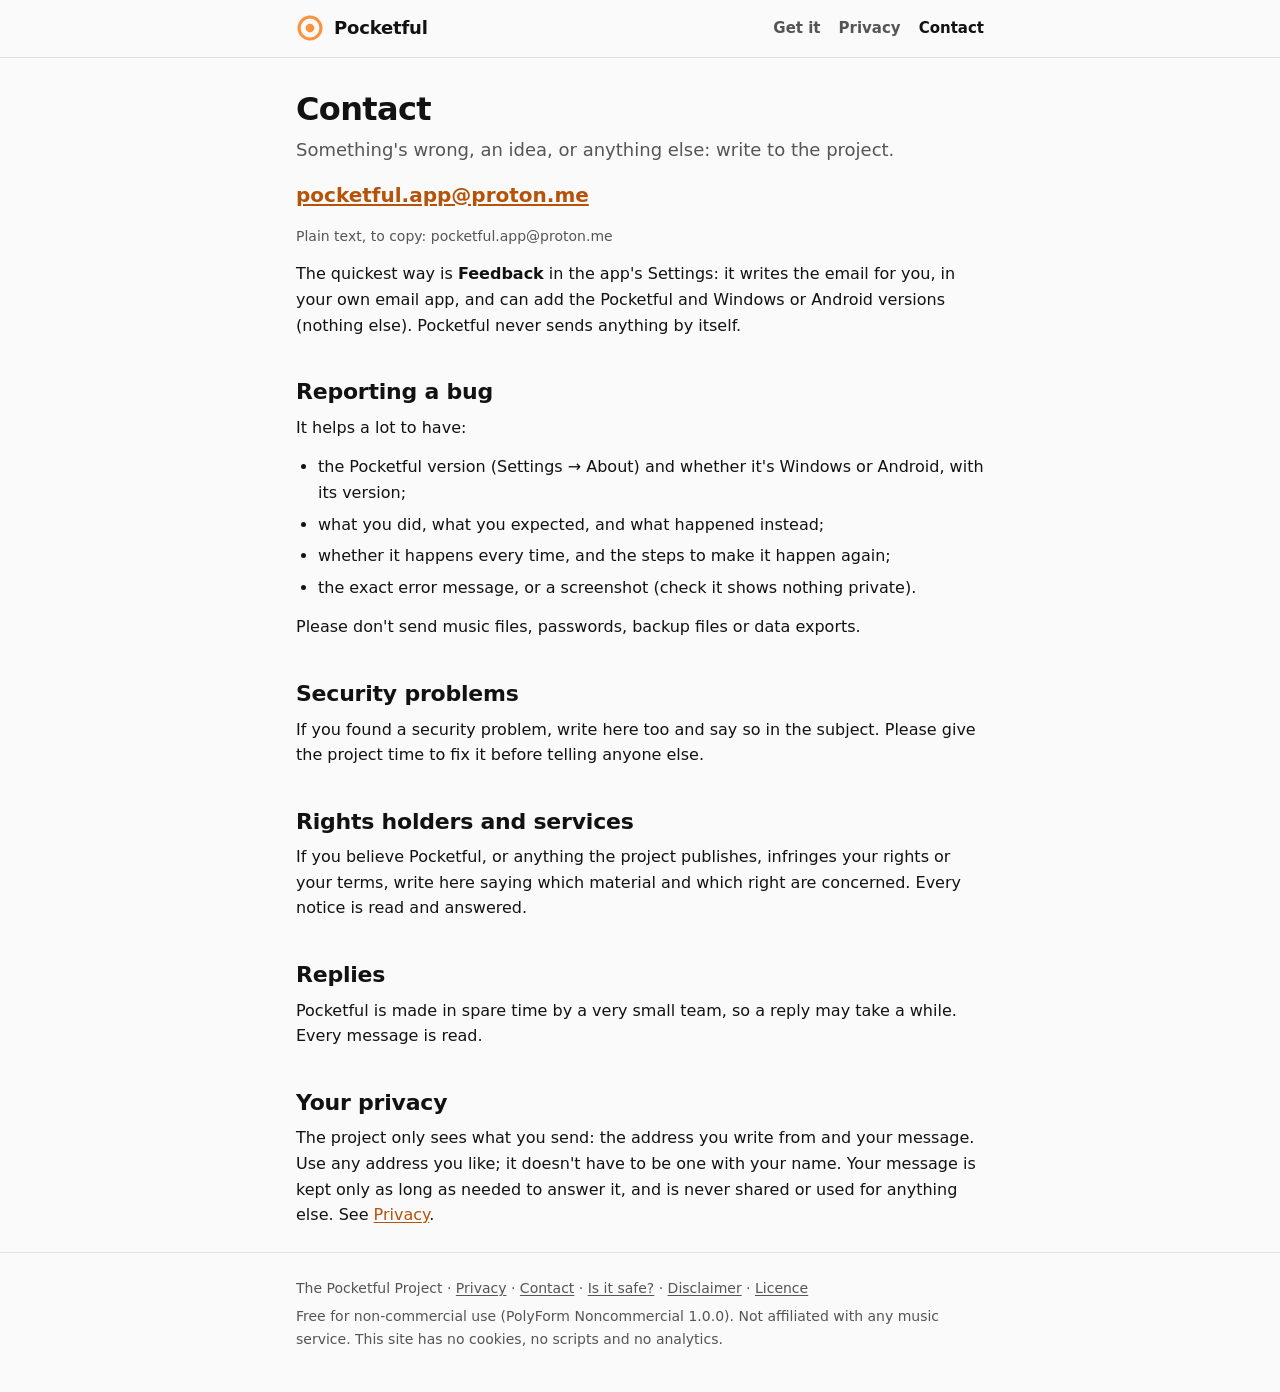
==== docs/contact/index.html @ 4c5aaa66 "Pocketful 0.14.0" ====
<!doctype html>
<html lang="en">
<head>
<meta charset="utf-8">
<meta name="viewport" content="width=device-width, initial-scale=1">
<title>Contact · Pocketful</title>
<meta name="description" content="How to write to The Pocketful Project: bugs, ideas and anything else.">
<meta name="referrer" content="no-referrer">
<link rel="icon" href="../favicon.svg" type="image/svg+xml">
<link rel="stylesheet" href="../style.css">
</head>
<body>
<header class="top">
  <div class="wrap">
    <a class="brand" href="../index.html">
      <svg viewBox="0 0 32 32" aria-hidden="true"><circle cx="16" cy="16" r="12.5" fill="none" stroke="currentColor" stroke-width="3.5"/><circle cx="16" cy="16" r="5" fill="currentColor"/></svg>
      Pocketful
    </a>
    <nav class="links">
      <a href="../index.html#get">Get it</a>
      <a href="../privacy/index.html">Privacy</a>
      <a href="index.html" aria-current="page">Contact</a>
    </nav>
  </div>
</header>

<main class="wrap">
  <h1>Contact</h1>
  <p class="lead">Something's wrong, an idea, or anything else: write to the project.</p>
  <p><a class="email" href="mailto:pocketful.app@proton.me?subject=Pocketful">pocketful.app@proton.me</a></p>
  <p class="muted small">Plain text, to copy: pocketful.app@proton.me</p>
  <p>The quickest way is <b>Feedback</b> in the app's Settings: it writes the email for you, in your own email app, and can add the Pocketful and Windows or Android versions (nothing else). Pocketful never sends anything by itself.</p>

  <h2>Reporting a bug</h2>
  <p>It helps a lot to have:</p>
  <ul>
    <li>the Pocketful version (Settings → About) and whether it's Windows or Android, with its version;</li>
    <li>what you did, what you expected, and what happened instead;</li>
    <li>whether it happens every time, and the steps to make it happen again;</li>
    <li>the exact error message, or a screenshot (check it shows nothing private).</li>
  </ul>
  <p>Please don't send music files, passwords, backup files or data exports.</p>

  <h2>Security problems</h2>
  <p>If you found a security problem, write here too and say so in the subject. Please give the project time to fix it before telling anyone else.</p>

  <h2>Rights holders and services</h2>
  <p>If you believe Pocketful, or anything the project publishes, infringes your rights or your terms, write here saying which material and which right are concerned. Every notice is read and answered.</p>

  <h2>Replies</h2>
  <p>Pocketful is made in spare time by a very small team, so a reply may take a while. Every message is read.</p>

  <h2>Your privacy</h2>
  <p>The project only sees what you send: the address you write from and your message. Use any address you like; it doesn't have to be one with your name. Your message is kept only as long as needed to answer it, and is never shared or used for anything else. See <a href="../privacy/index.html">Privacy</a>.</p>
</main>

<footer>
  <div class="wrap">
    <p>The Pocketful Project · <a href="../privacy/index.html">Privacy</a> · <a href="index.html">Contact</a> · <a href="../safety/index.html">Is it safe?</a> · <a href="../disclaimer/index.html">Disclaimer</a> · <a href="../licence/index.html">Licence</a></p>
    <p>Free for non-commercial use (PolyForm Noncommercial 1.0.0). Not affiliated with any music service. This site has no cookies, no scripts and no analytics.</p>
  </div>
</footer>
</body>
</html>
---- docs/style.css ----
/* The Pocketful website: the app's colours (design/tokens.json), dark like the app, or light
   when the device asks for it. No fonts, scripts or anything else from elsewhere. */

:root {
  color-scheme: dark light;
  --bg: #121212;
  --bg-2: #0b0b0b;
  --surface: #181818;
  --surface-2: #242424;
  --border: #2e2e2e;
  --text: #ffffff;
  --muted: #a7a7a7;
  --faint: #6a6a6a;
  --accent: #fb923c;        /* the app's orange, for fills */
  --accent-text: #fb923c;   /* the same orange, for text and links */
  --accent-ink: #1a0d03;
  --glow: rgba(251, 146, 60, 0.16);
  --radius: 12px;
  --tile: 18px;
}

@media (prefers-color-scheme: light) {
  :root {
    --bg: #fafafa;
    --bg-2: #f1f1f1;
    --surface: #ffffff;
    --surface-2: #f0f0f0;
    --border: #e2e2e2;
    --text: #121212;
    --muted: #555555;
    --faint: #8a8a8a;
    --accent-text: #b45309; /* dark enough to read on white */
    --glow: rgba(251, 146, 60, 0.20);
  }
}

* { box-sizing: border-box; }

html { -webkit-text-size-adjust: 100%; scroll-behavior: smooth; }
@media (prefers-reduced-motion: reduce) { html { scroll-behavior: auto; } }

body {
  margin: 0;
  background: var(--bg);
  color: var(--text);
  font: 16px/1.6 system-ui, -apple-system, "Segoe UI", Roboto, "Helvetica Neue", Arial, sans-serif;
}

.wrap { max-width: 720px; margin: 0 auto; padding: 0 16px; }
.wide { max-width: 1080px; margin: 0 auto; padding: 0 16px; }

/* ---------- header ---------- */

header.top { border-bottom: 1px solid var(--border); position: sticky; top: 0; z-index: 10;
  background: color-mix(in srgb, var(--bg) 88%, transparent); backdrop-filter: blur(12px); -webkit-backdrop-filter: blur(12px); }
header.top .wrap, header.top .wide { display: flex; align-items: center; justify-content: space-between; gap: 12px; flex-wrap: wrap; padding-top: 14px; padding-bottom: 14px; }
.brand { display: inline-flex; align-items: center; gap: 10px; color: var(--text); font-weight: 700; font-size: 18px; text-decoration: none; letter-spacing: -0.01em; }
.brand svg { width: 28px; height: 28px; color: var(--accent); flex: none; }
nav.links { display: flex; gap: 18px; flex-wrap: wrap; align-items: center; }
nav.links a { color: var(--muted); text-decoration: none; font-weight: 600; font-size: 15px; }
nav.links a:hover, nav.links a[aria-current="page"] { color: var(--text); }
nav.links a.cta { color: var(--accent-ink); background: var(--accent); padding: 6px 14px; border-radius: 999px; }
@media (max-width: 520px) { nav.links a.hide-sm { display: none; } }

main { padding: 8px 0 48px; }

/* ---------- text ---------- */

h1 { font-size: 32px; line-height: 1.2; margin: 32px 0 8px; letter-spacing: -0.02em; }
h2 { font-size: 22px; line-height: 1.3; margin: 40px 0 8px; letter-spacing: -0.01em; }
h3 { font-size: 17px; margin: 24px 0 4px; }
p, ul, ol { margin: 0 0 14px; }
ul, ol { padding-left: 22px; }
li { margin-bottom: 6px; }
.lead { color: var(--muted); font-size: 18px; }
.muted { color: var(--muted); }
.small { font-size: 14px; }
.eyebrow { color: var(--accent-text); font-weight: 700; font-size: 14px; letter-spacing: 0.08em; text-transform: uppercase; margin: 0 0 12px; }

a { color: var(--accent-text); text-underline-offset: 2px; }

.btn {
  display: inline-flex; align-items: center; justify-content: center; gap: 8px; min-height: 48px;
  padding: 0 26px; border-radius: 999px; font-weight: 700; font-size: 16px; text-decoration: none;
  background: var(--accent); color: var(--accent-ink); border: 1px solid var(--accent);
  transition: transform .15s ease, filter .15s ease;
}
.btn:hover { filter: brightness(1.06); transform: translateY(-1px); }
.btn.ghost { background: transparent; color: var(--text); border-color: var(--border); }
.btn svg { width: 18px; height: 18px; }
.buttons { display: flex; gap: 10px; flex-wrap: wrap; }

/* ---------- hero ---------- */

.hero { position: relative; overflow: hidden; border-bottom: 1px solid var(--border);
  background: radial-gradient(700px 500px at 78% 45%, var(--glow), transparent 70%), var(--bg); }
.hero .wide { display: grid; grid-template-columns: 1fr; gap: 24px; align-items: center; padding-top: 56px; padding-bottom: 56px; }
@media (min-width: 860px) { .hero .wide { grid-template-columns: 1.05fr 1fr; padding-top: 88px; padding-bottom: 88px; } }
.hero h1 { font-size: clamp(38px, 8vw, 64px); line-height: 1.04; margin: 0 0 18px; letter-spacing: -0.035em; }
.hero h1 span { color: var(--accent-text); }
.hero .sub { font-size: clamp(17px, 2.4vw, 20px); color: var(--muted); margin: 0 0 28px; max-width: 34em; }
.hero .meta { color: var(--faint); font-size: 14px; margin: 18px 0 0; }
.hero .map { width: 100%; max-width: 480px; justify-self: center; }

.map text { fill: var(--muted); font: 600 15px system-ui, -apple-system, "Segoe UI", Roboto, sans-serif; }
.map .edge { stroke: var(--border); stroke-width: 2; }
.map .node { fill: var(--surface-2); stroke: var(--faint); stroke-width: 2; }
.map .hub-bg { fill: var(--bg); }
.map .hub { color: var(--accent); }
@media (prefers-reduced-motion: no-preference) {
  .map .pulse { transform-origin: 240px 240px; animation: pulse 3.2s ease-out infinite; }
  .map .node { animation: breathe 4s ease-in-out infinite; }
  .map .node:nth-of-type(2n) { animation-delay: -2s; }
}
@keyframes pulse { 0% { transform: scale(.6); opacity: .55; } 100% { transform: scale(2.4); opacity: 0; } }
@keyframes breathe { 50% { stroke: var(--accent); } }

/* ---------- promises ---------- */

.promises { border-bottom: 1px solid var(--border); background: var(--bg-2); }
.promises .wide { display: grid; grid-template-columns: 1fr; gap: 0; }
@media (min-width: 700px) { .promises .wide { grid-template-columns: repeat(3, 1fr); } }
.promise { padding: 22px 8px; display: flex; gap: 14px; align-items: flex-start; }
.promise svg { width: 26px; height: 26px; color: var(--accent); flex: none; margin-top: 2px; }
.promise b { display: block; font-size: 17px; }
.promise span { color: var(--muted); font-size: 15px; }

/* ---------- features ---------- */

.section { padding: 72px 0 8px; }
.section > .wide > h2 { font-size: clamp(28px, 5vw, 40px); line-height: 1.12; margin: 0 0 12px; letter-spacing: -0.03em; max-width: 18em; }
.section > .wide > .lead { max-width: 40em; margin-bottom: 32px; }

.tiles { display: grid; grid-template-columns: 1fr; gap: 14px; }
@media (min-width: 640px) { .tiles { grid-template-columns: 1fr 1fr; } }
@media (min-width: 960px) { .tiles.three { grid-template-columns: repeat(3, 1fr); } }
.tile { background: var(--surface); border: 1px solid var(--border); border-radius: var(--tile); padding: 24px; }
.tile .icon { width: 44px; height: 44px; border-radius: 12px; background: var(--surface-2); display: grid; place-items: center; margin-bottom: 16px; }
.tile .icon svg { width: 22px; height: 22px; color: var(--accent); }
.tile h3 { margin: 0 0 6px; font-size: 19px; letter-spacing: -0.01em; }
.tile p { color: var(--muted); margin: 0; }
.tile.big { grid-column: 1 / -1; display: grid; gap: 24px; align-items: center;
  background: radial-gradient(500px 300px at 85% 50%, var(--glow), transparent 70%), var(--surface); }
@media (min-width: 760px) { .tile.big { grid-template-columns: 1.2fr 1fr; padding: 36px; } }
.tile.big h3 { font-size: clamp(22px, 3.4vw, 28px); letter-spacing: -0.02em; }

.chips { display: flex; flex-wrap: wrap; gap: 8px; }
.chip { border: 1px solid var(--border); background: var(--surface-2); border-radius: 999px; padding: 6px 14px; font-size: 14px; font-weight: 600; color: var(--text); }
.chip.on { background: var(--accent); border-color: var(--accent); color: var(--accent-ink); }

/* ---------- bands ---------- */

.band { margin: 72px 0 0; }
.band .inner { border: 1px solid var(--border); border-radius: 24px; padding: 40px 28px; text-align: center;
  background: radial-gradient(600px 260px at 50% 0%, var(--glow), transparent 75%), var(--surface); }
.band h2 { font-size: clamp(26px, 4.6vw, 36px); margin: 0 0 10px; letter-spacing: -0.03em; }
.band p { color: var(--muted); max-width: 36em; margin: 0 auto 22px; }
.band .buttons { justify-content: center; }

.fine { margin: 40px auto 0; max-width: 46em; text-align: center; color: var(--faint); font-size: 14px; }
.fine a { color: var(--muted); }

/* ---------- get it ---------- */

.cards { display: grid; grid-template-columns: 1fr; gap: 14px; margin: 16px 0; }
@media (min-width: 640px) { .cards { grid-template-columns: 1fr 1fr; } }
.card { background: var(--surface); border: 1px solid var(--border); border-radius: var(--tile); padding: 22px 24px; }
.card h3 { margin-top: 0; display: flex; align-items: center; gap: 10px; }
.card h3 svg { width: 22px; height: 22px; color: var(--accent); }
.card p:last-child, .card ul:last-child, .card ol:last-child { margin-bottom: 0; }
.card .btn { margin-top: 6px; }

details.more { border-top: 1px solid var(--border); padding: 18px 0; }
details.more:last-of-type { border-bottom: 1px solid var(--border); }
details.more summary { cursor: pointer; font-weight: 700; font-size: 18px; list-style: none; display: flex; justify-content: space-between; align-items: center; gap: 12px; }
details.more summary::-webkit-details-marker { display: none; }
details.more summary::after { content: "+"; color: var(--accent-text); font-size: 24px; font-weight: 400; line-height: 1; }
details.more[open] summary::after { content: "–"; }
details.more > div { padding-top: 12px; color: var(--muted); }
details.more > div b, details.more > div code { color: var(--text); }

code, pre { font-family: ui-monospace, Consolas, "Cascadia Mono", Menlo, monospace; font-size: 14px; }
code { background: var(--surface-2); padding: 1px 6px; border-radius: 6px; overflow-wrap: anywhere; }
pre { background: var(--surface-2); padding: 12px 14px; border-radius: var(--radius); overflow-x: auto; margin: 0 0 14px; }
pre code { background: none; padding: 0; }

.email { font-size: 20px; font-weight: 700; overflow-wrap: anywhere; }

/* ---------- footer ---------- */

footer { border-top: 1px solid var(--border); color: var(--muted); font-size: 14px; margin-top: 24px; }
footer .wrap, footer .wide { padding-top: 24px; padding-bottom: 36px; }
footer a { color: var(--muted); }
footer p { margin: 0 0 6px; }
footer .brand { font-size: 16px; margin-bottom: 8px; }
footer .brand svg { width: 22px; height: 22px; }
footer p a { white-space: nowrap; }

/* ---------- text pages (disclaimer, licence, notices, safety) ---------- */

.doc { padding-bottom: 48px; overflow-wrap: anywhere; }
.doc h1 { margin-top: 40px; }
.doc h2 { font-size: 20px; }
.doc p, .doc li { color: var(--muted); }
.doc b, .doc code { color: var(--text); }
.table { overflow-x: auto; margin: 0 0 18px; border: 1px solid var(--border); border-radius: var(--radius); }
.table table { border-collapse: collapse; width: 100%; font-size: 14px; }
.table th, .table td { text-align: left; vertical-align: top; padding: 10px 12px; border-bottom: 1px solid var(--border); }
.table th { color: var(--text); background: var(--surface); }
.table tr:last-child td { border-bottom: 0; }

/* ---------- app screens ---------- */

.shots { position: relative; width: 100%; max-width: 560px; justify-self: center; padding-bottom: 8%; }
.window { border-radius: 12px; overflow: hidden; border: 1px solid var(--border); background: #000;
  box-shadow: 0 30px 80px rgba(0, 0, 0, .5), 0 0 0 1px rgba(255, 255, 255, .03); }
.window .bar { height: 22px; display: flex; gap: 6px; align-items: center; padding: 0 10px; background: #1b1b1b; }
.window .bar i { width: 8px; height: 8px; border-radius: 50%; background: #3a3a3a; }
.window img, .phone img { display: block; width: 100%; height: auto; }
.phone { border-radius: 26px; overflow: hidden; border: 5px solid #1f1f1f; background: #000;
  box-shadow: 0 24px 60px rgba(0, 0, 0, .55); }
.shots .phone { position: absolute; width: 34%; right: -4%; bottom: -6%; }
@media (max-width: 859px) { .shots .phone { right: 0; } }

.screens { display: grid; grid-template-columns: 1fr; gap: 24px; align-items: center; margin-top: 8px; }
@media (min-width: 760px) { .screens { grid-template-columns: 1.6fr 1fr; } }
.phones { display: flex; gap: 14px; justify-content: center; }
.phones .phone { width: 46%; max-width: 230px; }
.screens figcaption, .shot-cap { color: var(--faint); font-size: 14px; text-align: center; margin-top: 10px; }

/* Download cards: the buttons line up at the bottom, whatever the text above them. */
.card { display: flex; flex-direction: column; }
.card .btn { margin-top: auto; align-self: flex-start; }
.card ol { margin-bottom: 18px; }
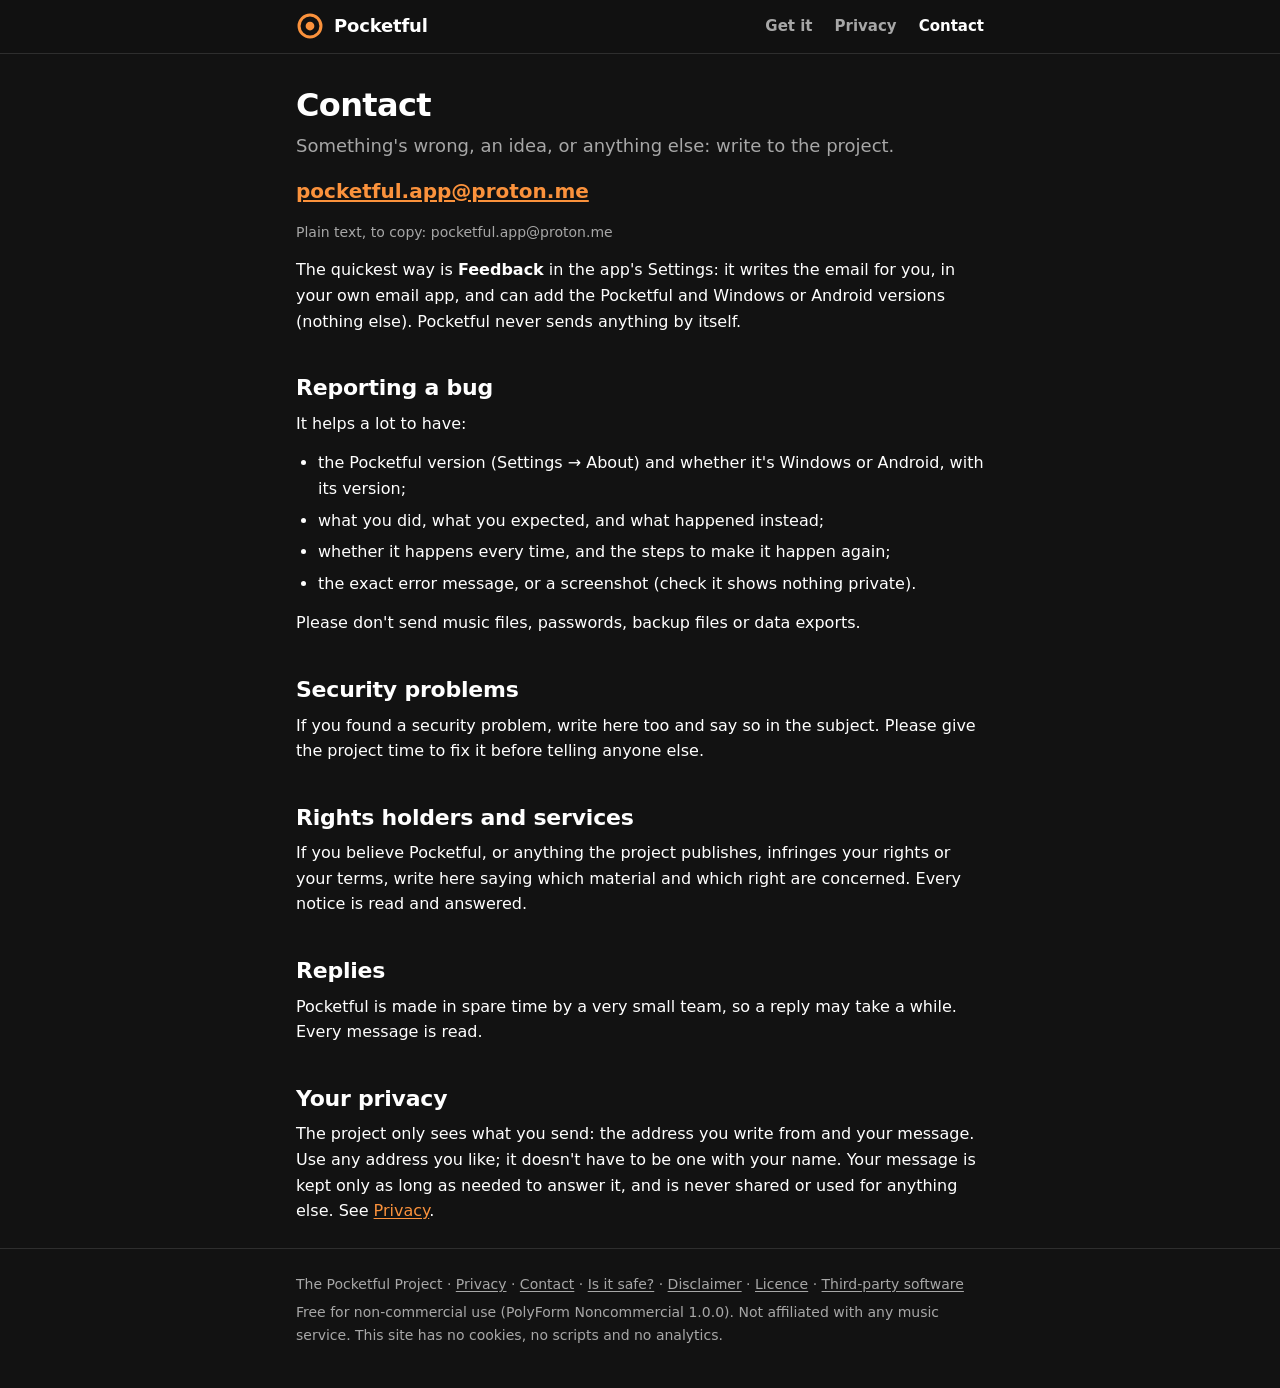
==== commit 031744c9: "Pocketful 0.15.0" ====
--- a/docs/contact/index.html
+++ b/docs/contact/index.html
@@ -1,64 +1,64 @@
-<!doctype html>
-<html lang="en">
-<head>
-<meta charset="utf-8">
-<meta name="viewport" content="width=device-width, initial-scale=1">
-<title>Contact · Pocketful</title>
-<meta name="description" content="How to write to The Pocketful Project: bugs, ideas and anything else.">
-<meta name="referrer" content="no-referrer">
-<link rel="icon" href="../favicon.svg" type="image/svg+xml">
-<link rel="stylesheet" href="../style.css">
-</head>
-<body>
-<header class="top">
-  <div class="wrap">
-    <a class="brand" href="../index.html">
-      <svg viewBox="0 0 32 32" aria-hidden="true"><circle cx="16" cy="16" r="12.5" fill="none" stroke="currentColor" stroke-width="3.5"/><circle cx="16" cy="16" r="5" fill="currentColor"/></svg>
-      Pocketful
-    </a>
-    <nav class="links">
-      <a href="../index.html#get">Get it</a>
-      <a href="../privacy/index.html">Privacy</a>
-      <a href="index.html" aria-current="page">Contact</a>
-    </nav>
-  </div>
-</header>
-
-<main class="wrap">
-  <h1>Contact</h1>
-  <p class="lead">Something's wrong, an idea, or anything else: write to the project.</p>
-  <p><a class="email" href="mailto:pocketful.app@proton.me?subject=Pocketful">pocketful.app@proton.me</a></p>
-  <p class="muted small">Plain text, to copy: pocketful.app@proton.me</p>
-  <p>The quickest way is <b>Feedback</b> in the app's Settings: it writes the email for you, in your own email app, and can add the Pocketful and Windows or Android versions (nothing else). Pocketful never sends anything by itself.</p>
-
-  <h2>Reporting a bug</h2>
-  <p>It helps a lot to have:</p>
-  <ul>
-    <li>the Pocketful version (Settings → About) and whether it's Windows or Android, with its version;</li>
-    <li>what you did, what you expected, and what happened instead;</li>
-    <li>whether it happens every time, and the steps to make it happen again;</li>
-    <li>the exact error message, or a screenshot (check it shows nothing private).</li>
-  </ul>
-  <p>Please don't send music files, passwords, backup files or data exports.</p>
-
-  <h2>Security problems</h2>
-  <p>If you found a security problem, write here too and say so in the subject. Please give the project time to fix it before telling anyone else.</p>
-
-  <h2>Rights holders and services</h2>
-  <p>If you believe Pocketful, or anything the project publishes, infringes your rights or your terms, write here saying which material and which right are concerned. Every notice is read and answered.</p>
-
-  <h2>Replies</h2>
-  <p>Pocketful is made in spare time by a very small team, so a reply may take a while. Every message is read.</p>
-
-  <h2>Your privacy</h2>
-  <p>The project only sees what you send: the address you write from and your message. Use any address you like; it doesn't have to be one with your name. Your message is kept only as long as needed to answer it, and is never shared or used for anything else. See <a href="../privacy/index.html">Privacy</a>.</p>
-</main>
-
-<footer>
-  <div class="wrap">
-    <p>The Pocketful Project · <a href="../privacy/index.html">Privacy</a> · <a href="index.html">Contact</a> · <a href="../safety/index.html">Is it safe?</a> · <a href="../disclaimer/index.html">Disclaimer</a> · <a href="../licence/index.html">Licence</a></p>
-    <p>Free for non-commercial use (PolyForm Noncommercial 1.0.0). Not affiliated with any music service. This site has no cookies, no scripts and no analytics.</p>
-  </div>
-</footer>
-</body>
-</html>
+<!doctype html>
+<html lang="en">
+<head>
+<meta charset="utf-8">
+<meta name="viewport" content="width=device-width, initial-scale=1">
+<title>Contact · Pocketful</title>
+<meta name="description" content="How to write to The Pocketful Project: bugs, ideas and anything else.">
+<meta name="referrer" content="no-referrer">
+<link rel="icon" href="../favicon.svg" type="image/svg+xml">
+<link rel="stylesheet" href="../style.css">
+</head>
+<body>
+<header class="top">
+  <div class="wrap">
+    <a class="brand" href="../index.html">
+      <svg viewBox="0 0 32 32" aria-hidden="true"><circle cx="16" cy="16" r="12.5" fill="none" stroke="currentColor" stroke-width="3.5"/><circle cx="16" cy="16" r="5" fill="currentColor"/></svg>
+      Pocketful
+    </a>
+    <nav class="links">
+      <a href="../index.html#get">Get it</a>
+      <a href="../privacy/index.html">Privacy</a>
+      <a href="index.html" aria-current="page">Contact</a>
+    </nav>
+  </div>
+</header>
+
+<main class="wrap">
+  <h1>Contact</h1>
+  <p class="lead">Something's wrong, an idea, or anything else: write to the project.</p>
+  <p><a class="email" href="mailto:pocketful.app@proton.me?subject=Pocketful">pocketful.app@proton.me</a></p>
+  <p class="muted small">Plain text, to copy: pocketful.app@proton.me</p>
+  <p>The quickest way is <b>Feedback</b> in the app's Settings: it writes the email for you, in your own email app, and can add the Pocketful and Windows or Android versions (nothing else). Pocketful never sends anything by itself.</p>
+
+  <h2>Reporting a bug</h2>
+  <p>It helps a lot to have:</p>
+  <ul>
+    <li>the Pocketful version (Settings → About) and whether it's Windows or Android, with its version;</li>
+    <li>what you did, what you expected, and what happened instead;</li>
+    <li>whether it happens every time, and the steps to make it happen again;</li>
+    <li>the exact error message, or a screenshot (check it shows nothing private).</li>
+  </ul>
+  <p>Please don't send music files, passwords, backup files or data exports.</p>
+
+  <h2>Security problems</h2>
+  <p>If you found a security problem, write here too and say so in the subject. Please give the project time to fix it before telling anyone else.</p>
+
+  <h2>Rights holders and services</h2>
+  <p>If you believe Pocketful, or anything the project publishes, infringes your rights or your terms, write here saying which material and which right are concerned. Every notice is read and answered.</p>
+
+  <h2>Replies</h2>
+  <p>Pocketful is made in spare time by a very small team, so a reply may take a while. Every message is read.</p>
+
+  <h2>Your privacy</h2>
+  <p>The project only sees what you send: the address you write from and your message. Use any address you like; it doesn't have to be one with your name. Your message is kept only as long as needed to answer it, and is never shared or used for anything else. See <a href="../privacy/index.html">Privacy</a>.</p>
+</main>
+
+<footer>
+  <div class="wrap">
+    <p>The Pocketful Project · <a href="../privacy/index.html">Privacy</a> · <a href="index.html">Contact</a> · <a href="../safety/index.html">Is it safe?</a> · <a href="../disclaimer/index.html">Disclaimer</a> · <a href="../licence/index.html">Licence</a> · <a href="../notices/index.html">Third-party software</a></p>
+    <p>Free for non-commercial use (PolyForm Noncommercial 1.0.0). Not affiliated with any music service. This site has no cookies, no scripts and no analytics.</p>
+  </div>
+</footer>
+</body>
+</html>
--- a/docs/style.css
+++ b/docs/style.css
@@ -1,234 +1,342 @@
-/* The Pocketful website: the app's colours (design/tokens.json), dark like the app, or light
-   when the device asks for it. No fonts, scripts or anything else from elsewhere. */
-
-:root {
-  color-scheme: dark light;
-  --bg: #121212;
-  --bg-2: #0b0b0b;
-  --surface: #181818;
-  --surface-2: #242424;
-  --border: #2e2e2e;
-  --text: #ffffff;
-  --muted: #a7a7a7;
-  --faint: #6a6a6a;
-  --accent: #fb923c;        /* the app's orange, for fills */
-  --accent-text: #fb923c;   /* the same orange, for text and links */
-  --accent-ink: #1a0d03;
-  --glow: rgba(251, 146, 60, 0.16);
-  --radius: 12px;
-  --tile: 18px;
-}
-
-@media (prefers-color-scheme: light) {
-  :root {
-    --bg: #fafafa;
-    --bg-2: #f1f1f1;
-    --surface: #ffffff;
-    --surface-2: #f0f0f0;
-    --border: #e2e2e2;
-    --text: #121212;
-    --muted: #555555;
-    --faint: #8a8a8a;
-    --accent-text: #b45309; /* dark enough to read on white */
-    --glow: rgba(251, 146, 60, 0.20);
-  }
-}
-
-* { box-sizing: border-box; }
-
-html { -webkit-text-size-adjust: 100%; scroll-behavior: smooth; }
-@media (prefers-reduced-motion: reduce) { html { scroll-behavior: auto; } }
-
-body {
-  margin: 0;
-  background: var(--bg);
-  color: var(--text);
-  font: 16px/1.6 system-ui, -apple-system, "Segoe UI", Roboto, "Helvetica Neue", Arial, sans-serif;
-}
-
-.wrap { max-width: 720px; margin: 0 auto; padding: 0 16px; }
-.wide { max-width: 1080px; margin: 0 auto; padding: 0 16px; }
-
-/* ---------- header ---------- */
-
-header.top { border-bottom: 1px solid var(--border); position: sticky; top: 0; z-index: 10;
-  background: color-mix(in srgb, var(--bg) 88%, transparent); backdrop-filter: blur(12px); -webkit-backdrop-filter: blur(12px); }
-header.top .wrap, header.top .wide { display: flex; align-items: center; justify-content: space-between; gap: 12px; flex-wrap: wrap; padding-top: 14px; padding-bottom: 14px; }
-.brand { display: inline-flex; align-items: center; gap: 10px; color: var(--text); font-weight: 700; font-size: 18px; text-decoration: none; letter-spacing: -0.01em; }
-.brand svg { width: 28px; height: 28px; color: var(--accent); flex: none; }
-nav.links { display: flex; gap: 18px; flex-wrap: wrap; align-items: center; }
-nav.links a { color: var(--muted); text-decoration: none; font-weight: 600; font-size: 15px; }
-nav.links a:hover, nav.links a[aria-current="page"] { color: var(--text); }
-nav.links a.cta { color: var(--accent-ink); background: var(--accent); padding: 6px 14px; border-radius: 999px; }
-@media (max-width: 520px) { nav.links a.hide-sm { display: none; } }
-
-main { padding: 8px 0 48px; }
-
-/* ---------- text ---------- */
-
-h1 { font-size: 32px; line-height: 1.2; margin: 32px 0 8px; letter-spacing: -0.02em; }
-h2 { font-size: 22px; line-height: 1.3; margin: 40px 0 8px; letter-spacing: -0.01em; }
-h3 { font-size: 17px; margin: 24px 0 4px; }
-p, ul, ol { margin: 0 0 14px; }
-ul, ol { padding-left: 22px; }
-li { margin-bottom: 6px; }
-.lead { color: var(--muted); font-size: 18px; }
-.muted { color: var(--muted); }
-.small { font-size: 14px; }
-.eyebrow { color: var(--accent-text); font-weight: 700; font-size: 14px; letter-spacing: 0.08em; text-transform: uppercase; margin: 0 0 12px; }
-
-a { color: var(--accent-text); text-underline-offset: 2px; }
-
-.btn {
-  display: inline-flex; align-items: center; justify-content: center; gap: 8px; min-height: 48px;
-  padding: 0 26px; border-radius: 999px; font-weight: 700; font-size: 16px; text-decoration: none;
-  background: var(--accent); color: var(--accent-ink); border: 1px solid var(--accent);
-  transition: transform .15s ease, filter .15s ease;
-}
-.btn:hover { filter: brightness(1.06); transform: translateY(-1px); }
-.btn.ghost { background: transparent; color: var(--text); border-color: var(--border); }
-.btn svg { width: 18px; height: 18px; }
-.buttons { display: flex; gap: 10px; flex-wrap: wrap; }
-
-/* ---------- hero ---------- */
-
-.hero { position: relative; overflow: hidden; border-bottom: 1px solid var(--border);
-  background: radial-gradient(700px 500px at 78% 45%, var(--glow), transparent 70%), var(--bg); }
-.hero .wide { display: grid; grid-template-columns: 1fr; gap: 24px; align-items: center; padding-top: 56px; padding-bottom: 56px; }
-@media (min-width: 860px) { .hero .wide { grid-template-columns: 1.05fr 1fr; padding-top: 88px; padding-bottom: 88px; } }
-.hero h1 { font-size: clamp(38px, 8vw, 64px); line-height: 1.04; margin: 0 0 18px; letter-spacing: -0.035em; }
-.hero h1 span { color: var(--accent-text); }
-.hero .sub { font-size: clamp(17px, 2.4vw, 20px); color: var(--muted); margin: 0 0 28px; max-width: 34em; }
-.hero .meta { color: var(--faint); font-size: 14px; margin: 18px 0 0; }
-.hero .map { width: 100%; max-width: 480px; justify-self: center; }
-
-.map text { fill: var(--muted); font: 600 15px system-ui, -apple-system, "Segoe UI", Roboto, sans-serif; }
-.map .edge { stroke: var(--border); stroke-width: 2; }
-.map .node { fill: var(--surface-2); stroke: var(--faint); stroke-width: 2; }
-.map .hub-bg { fill: var(--bg); }
-.map .hub { color: var(--accent); }
-@media (prefers-reduced-motion: no-preference) {
-  .map .pulse { transform-origin: 240px 240px; animation: pulse 3.2s ease-out infinite; }
-  .map .node { animation: breathe 4s ease-in-out infinite; }
-  .map .node:nth-of-type(2n) { animation-delay: -2s; }
-}
-@keyframes pulse { 0% { transform: scale(.6); opacity: .55; } 100% { transform: scale(2.4); opacity: 0; } }
-@keyframes breathe { 50% { stroke: var(--accent); } }
-
-/* ---------- promises ---------- */
-
-.promises { border-bottom: 1px solid var(--border); background: var(--bg-2); }
-.promises .wide { display: grid; grid-template-columns: 1fr; gap: 0; }
-@media (min-width: 700px) { .promises .wide { grid-template-columns: repeat(3, 1fr); } }
-.promise { padding: 22px 8px; display: flex; gap: 14px; align-items: flex-start; }
-.promise svg { width: 26px; height: 26px; color: var(--accent); flex: none; margin-top: 2px; }
-.promise b { display: block; font-size: 17px; }
-.promise span { color: var(--muted); font-size: 15px; }
-
-/* ---------- features ---------- */
-
-.section { padding: 72px 0 8px; }
-.section > .wide > h2 { font-size: clamp(28px, 5vw, 40px); line-height: 1.12; margin: 0 0 12px; letter-spacing: -0.03em; max-width: 18em; }
-.section > .wide > .lead { max-width: 40em; margin-bottom: 32px; }
-
-.tiles { display: grid; grid-template-columns: 1fr; gap: 14px; }
-@media (min-width: 640px) { .tiles { grid-template-columns: 1fr 1fr; } }
-@media (min-width: 960px) { .tiles.three { grid-template-columns: repeat(3, 1fr); } }
-.tile { background: var(--surface); border: 1px solid var(--border); border-radius: var(--tile); padding: 24px; }
-.tile .icon { width: 44px; height: 44px; border-radius: 12px; background: var(--surface-2); display: grid; place-items: center; margin-bottom: 16px; }
-.tile .icon svg { width: 22px; height: 22px; color: var(--accent); }
-.tile h3 { margin: 0 0 6px; font-size: 19px; letter-spacing: -0.01em; }
-.tile p { color: var(--muted); margin: 0; }
-.tile.big { grid-column: 1 / -1; display: grid; gap: 24px; align-items: center;
-  background: radial-gradient(500px 300px at 85% 50%, var(--glow), transparent 70%), var(--surface); }
-@media (min-width: 760px) { .tile.big { grid-template-columns: 1.2fr 1fr; padding: 36px; } }
-.tile.big h3 { font-size: clamp(22px, 3.4vw, 28px); letter-spacing: -0.02em; }
-
-.chips { display: flex; flex-wrap: wrap; gap: 8px; }
-.chip { border: 1px solid var(--border); background: var(--surface-2); border-radius: 999px; padding: 6px 14px; font-size: 14px; font-weight: 600; color: var(--text); }
-.chip.on { background: var(--accent); border-color: var(--accent); color: var(--accent-ink); }
-
-/* ---------- bands ---------- */
-
-.band { margin: 72px 0 0; }
-.band .inner { border: 1px solid var(--border); border-radius: 24px; padding: 40px 28px; text-align: center;
-  background: radial-gradient(600px 260px at 50% 0%, var(--glow), transparent 75%), var(--surface); }
-.band h2 { font-size: clamp(26px, 4.6vw, 36px); margin: 0 0 10px; letter-spacing: -0.03em; }
-.band p { color: var(--muted); max-width: 36em; margin: 0 auto 22px; }
-.band .buttons { justify-content: center; }
-
-.fine { margin: 40px auto 0; max-width: 46em; text-align: center; color: var(--faint); font-size: 14px; }
-.fine a { color: var(--muted); }
-
-/* ---------- get it ---------- */
-
-.cards { display: grid; grid-template-columns: 1fr; gap: 14px; margin: 16px 0; }
-@media (min-width: 640px) { .cards { grid-template-columns: 1fr 1fr; } }
-.card { background: var(--surface); border: 1px solid var(--border); border-radius: var(--tile); padding: 22px 24px; }
-.card h3 { margin-top: 0; display: flex; align-items: center; gap: 10px; }
-.card h3 svg { width: 22px; height: 22px; color: var(--accent); }
-.card p:last-child, .card ul:last-child, .card ol:last-child { margin-bottom: 0; }
-.card .btn { margin-top: 6px; }
-
-details.more { border-top: 1px solid var(--border); padding: 18px 0; }
-details.more:last-of-type { border-bottom: 1px solid var(--border); }
-details.more summary { cursor: pointer; font-weight: 700; font-size: 18px; list-style: none; display: flex; justify-content: space-between; align-items: center; gap: 12px; }
-details.more summary::-webkit-details-marker { display: none; }
-details.more summary::after { content: "+"; color: var(--accent-text); font-size: 24px; font-weight: 400; line-height: 1; }
-details.more[open] summary::after { content: "–"; }
-details.more > div { padding-top: 12px; color: var(--muted); }
-details.more > div b, details.more > div code { color: var(--text); }
-
-code, pre { font-family: ui-monospace, Consolas, "Cascadia Mono", Menlo, monospace; font-size: 14px; }
-code { background: var(--surface-2); padding: 1px 6px; border-radius: 6px; overflow-wrap: anywhere; }
-pre { background: var(--surface-2); padding: 12px 14px; border-radius: var(--radius); overflow-x: auto; margin: 0 0 14px; }
-pre code { background: none; padding: 0; }
-
-.email { font-size: 20px; font-weight: 700; overflow-wrap: anywhere; }
-
-/* ---------- footer ---------- */
-
-footer { border-top: 1px solid var(--border); color: var(--muted); font-size: 14px; margin-top: 24px; }
-footer .wrap, footer .wide { padding-top: 24px; padding-bottom: 36px; }
-footer a { color: var(--muted); }
-footer p { margin: 0 0 6px; }
-footer .brand { font-size: 16px; margin-bottom: 8px; }
-footer .brand svg { width: 22px; height: 22px; }
-footer p a { white-space: nowrap; }
-
-/* ---------- text pages (disclaimer, licence, notices, safety) ---------- */
-
-.doc { padding-bottom: 48px; overflow-wrap: anywhere; }
-.doc h1 { margin-top: 40px; }
-.doc h2 { font-size: 20px; }
-.doc p, .doc li { color: var(--muted); }
-.doc b, .doc code { color: var(--text); }
-.table { overflow-x: auto; margin: 0 0 18px; border: 1px solid var(--border); border-radius: var(--radius); }
-.table table { border-collapse: collapse; width: 100%; font-size: 14px; }
-.table th, .table td { text-align: left; vertical-align: top; padding: 10px 12px; border-bottom: 1px solid var(--border); }
-.table th { color: var(--text); background: var(--surface); }
-.table tr:last-child td { border-bottom: 0; }
-
-/* ---------- app screens ---------- */
-
-.shots { position: relative; width: 100%; max-width: 560px; justify-self: center; padding-bottom: 8%; }
-.window { border-radius: 12px; overflow: hidden; border: 1px solid var(--border); background: #000;
-  box-shadow: 0 30px 80px rgba(0, 0, 0, .5), 0 0 0 1px rgba(255, 255, 255, .03); }
-.window .bar { height: 22px; display: flex; gap: 6px; align-items: center; padding: 0 10px; background: #1b1b1b; }
-.window .bar i { width: 8px; height: 8px; border-radius: 50%; background: #3a3a3a; }
-.window img, .phone img { display: block; width: 100%; height: auto; }
-.phone { border-radius: 26px; overflow: hidden; border: 5px solid #1f1f1f; background: #000;
-  box-shadow: 0 24px 60px rgba(0, 0, 0, .55); }
-.shots .phone { position: absolute; width: 34%; right: -4%; bottom: -6%; }
-@media (max-width: 859px) { .shots .phone { right: 0; } }
-
-.screens { display: grid; grid-template-columns: 1fr; gap: 24px; align-items: center; margin-top: 8px; }
-@media (min-width: 760px) { .screens { grid-template-columns: 1.6fr 1fr; } }
-.phones { display: flex; gap: 14px; justify-content: center; }
-.phones .phone { width: 46%; max-width: 230px; }
-.screens figcaption, .shot-cap { color: var(--faint); font-size: 14px; text-align: center; margin-top: 10px; }
-
-/* Download cards: the buttons line up at the bottom, whatever the text above them. */
-.card { display: flex; flex-direction: column; }
-.card .btn { margin-top: auto; align-self: flex-start; }
-.card ol { margin-bottom: 18px; }
+/* The Pocketful website: the app's colours (design/tokens.json), always dark like the app.
+   No fonts, scripts or anything else from elsewhere. Mobile-first: the home page is laid out
+   for a phone, then widened; the text pages (privacy, contact, disclaimer, licence, notices,
+   safety) share the rules at the end. */
+
+:root {
+  color-scheme: dark;
+  --bg: #121212;
+  --bg-2: #0b0b0b;
+  --surface: #181818;
+  --surface-2: #242424;
+  --border: #2e2e2e;
+  --text: #ffffff;
+  --muted: #a7a7a7;
+  --faint: #6a6a6a;
+  --accent: #fb923c;        /* the app's orange, for fills */
+  --accent-text: #fb923c;   /* the same orange, for text and links */
+  --accent-ink: #1a0d03;
+  --glow: rgba(251, 146, 60, 0.16);
+  --ok-text: #4ade80;
+  --ok-bg: rgba(74, 222, 128, 0.12);
+  --bad-text: #f87171;
+  --bad-bg: rgba(248, 113, 113, 0.12);
+  --struck: #7a7a7a;
+  --radius: 12px;
+  --tile: 18px;
+  --card: 20px;
+}
+
+* { box-sizing: border-box; }
+
+html { -webkit-text-size-adjust: 100%; scroll-behavior: smooth; }
+@media (prefers-reduced-motion: reduce) { html { scroll-behavior: auto; } }
+
+body {
+  margin: 0;
+  background: var(--bg);
+  color: var(--text);
+  font: 16px/1.6 system-ui, -apple-system, "Segoe UI", Roboto, "Helvetica Neue", Arial, sans-serif;
+  overflow-wrap: break-word;
+}
+
+.wrap { max-width: 720px; margin: 0 auto; padding: 0 16px; }
+.wide { max-width: 1120px; margin: 0 auto; padding: 0 16px; }
+@media (min-width: 700px) { .wide { padding: 0 28px; } }
+
+/* ---------- header ---------- */
+
+header.top { border-bottom: 1px solid var(--border); position: sticky; top: 0; z-index: 10;
+  background: color-mix(in srgb, var(--bg) 86%, transparent); backdrop-filter: blur(14px); -webkit-backdrop-filter: blur(14px); }
+header.top .wrap, header.top .wide { display: flex; align-items: center; justify-content: space-between; gap: 12px; flex-wrap: wrap; padding-top: 12px; padding-bottom: 12px; }
+.brand { display: inline-flex; align-items: center; gap: 10px; color: var(--text); font-weight: 700; font-size: 18px; text-decoration: none; letter-spacing: -0.01em; }
+.brand svg { width: 28px; height: 28px; color: var(--accent); flex: none; }
+nav.links { display: flex; gap: 22px; flex-wrap: wrap; align-items: center; }
+nav.links a { color: var(--muted); text-decoration: none; font-weight: 600; font-size: 15px; }
+nav.links a:hover, nav.links a[aria-current="page"] { color: var(--text); }
+nav.links a.cta { color: var(--accent-ink); background: var(--accent); padding: 7px 18px; border-radius: 999px; }
+@media (max-width: 760px) { nav.links a.hide-sm { display: none; } }
+
+main { padding: 8px 0 48px; }
+
+/* ---------- text ---------- */
+
+h1 { font-size: 32px; line-height: 1.2; margin: 32px 0 8px; letter-spacing: -0.02em; }
+h2 { font-size: 22px; line-height: 1.3; margin: 40px 0 8px; letter-spacing: -0.01em; }
+h3 { font-size: 17px; margin: 24px 0 4px; }
+p, ul, ol { margin: 0 0 14px; }
+ul, ol { padding-left: 22px; }
+li { margin-bottom: 6px; }
+.lead { color: var(--muted); font-size: 18px; }
+.muted { color: var(--muted); }
+.small { font-size: 14px; }
+.eyebrow { color: var(--accent-text); font-weight: 700; font-size: 13px; letter-spacing: 0.1em; text-transform: uppercase; margin: 0 0 10px; }
+
+a { color: var(--accent-text); text-underline-offset: 2px; }
+
+.btn {
+  display: inline-flex; align-items: center; justify-content: center; gap: 8px; min-height: 50px;
+  padding: 0 22px; border-radius: 999px; font-weight: 700; font-size: 16px; text-decoration: none; white-space: nowrap;
+  background: var(--accent); color: var(--accent-ink); border: 1px solid var(--accent);
+  transition: transform .15s ease, filter .15s ease, border-color .15s ease;
+}
+.btn:hover { filter: brightness(1.06); transform: translateY(-1px); }
+.btn.ghost { background: transparent; color: var(--text); border-color: var(--border); }
+.btn.ghost:hover { border-color: var(--faint); }
+.btn svg { width: 18px; height: 18px; flex: none; }
+.buttons { display: flex; gap: 10px; flex-wrap: wrap; }
+
+/* ---------- home: the first look ---------- */
+
+.home-main { padding: 0; }
+
+.hero { position: relative; overflow: hidden; isolation: isolate; }
+/* the orange glow, drifting slowly */
+.hero::before { content: ""; position: absolute; z-index: -2; width: 760px; height: 760px; left: 50%; top: 78%;
+  transform: translate(-50%, -50%); border-radius: 50%;
+  background: radial-gradient(closest-side, rgba(251, 146, 60, .26), rgba(251, 146, 60, .07) 55%, transparent); }
+/* a few dots, like the map of artists, twinkling */
+.sky { position: absolute; inset: 0; z-index: -1; pointer-events: none; }
+/* on a phone they stay in the margins and around the pictures, never on the words */
+.sky i { position: absolute; width: 5px; height: 5px; border-radius: 50%; opacity: .6; }
+.sky i:nth-child(1) { right: 6%; top: 3.5%; background: oklch(.68 .085 300); }
+.sky i:nth-child(2) { right: 2.5%; top: 66%; background: oklch(.68 .085 190); width: 4px; height: 4px; }
+.sky i:nth-child(3) { left: 2%; top: 74%; background: oklch(.68 .085 20); width: 4px; height: 4px; }
+.sky i:nth-child(4) { left: 3%; top: 92%; background: oklch(.68 .085 140); }
+.sky i:nth-child(5) { right: 3%; top: 86%; background: oklch(.68 .085 330); }
+.sky i:nth-child(6) { right: 30%; top: 2%; background: oklch(.68 .085 60); width: 4px; height: 4px; }
+.sky i:nth-child(7), .sky i:nth-child(8), .sky i:nth-child(9) { display: none; }
+@media (min-width: 900px) {
+  .sky i:nth-child(7), .sky i:nth-child(8), .sky i:nth-child(9) { display: block; }
+  .sky i:nth-child(1) { right: 12%; top: 9%; width: 6px; height: 6px; }
+  .sky i:nth-child(2) { right: 7%; top: 30%; }
+  .sky i:nth-child(3) { left: 8%; top: 22%; }
+  .sky i:nth-child(4) { left: 12%; top: 46%; width: 6px; height: 6px; }
+  .sky i:nth-child(5) { right: 14%; top: 50%; }
+  .sky i:nth-child(6) { left: 21%; top: 8%; }
+  .sky i:nth-child(7) { left: 5%; top: 64%; background: oklch(.68 .085 250); }
+  .sky i:nth-child(8) { right: 4%; top: 72%; background: oklch(.68 .085 10); width: 6px; height: 6px; }
+  .sky i:nth-child(9) { right: 24%; top: 17%; background: oklch(.68 .085 160); width: 4px; height: 4px; }
+}
+
+.hero .wide { display: grid; grid-template-columns: minmax(0, 1fr); gap: 0; padding-top: 26px; }
+.kicker { display: inline-flex; align-items: center; gap: 8px; margin: 0 0 14px; padding: 5px 12px 5px 10px;
+  border: 1px solid var(--border); border-radius: 999px; background: color-mix(in srgb, var(--surface) 70%, transparent);
+  color: var(--muted); font-size: 13.5px; font-weight: 600; }
+.kicker::before { content: ""; width: 7px; height: 7px; border-radius: 50%; background: var(--accent); box-shadow: 0 0 0 3px var(--glow); }
+.hero h1 { font-size: clamp(40px, 10.8vw, 78px); line-height: 1.02; margin: 0 0 16px; letter-spacing: -0.045em; font-weight: 800; }
+.hero h1 span { color: var(--accent-text); }
+.hero .sub { font-size: 17px; line-height: 1.55; color: var(--muted); margin: 0 0 22px; max-width: 34em; }
+.hero .buttons .btn { flex: 1 1 auto; }
+.promises { list-style: none; padding: 0; margin: 18px 0 0; display: grid; grid-template-columns: repeat(2, max-content); gap: 6px 26px; }
+.promises li { display: flex; align-items: center; gap: 8px; margin: 0; font-weight: 600; font-size: 15px; }
+.promises svg { width: 18px; height: 18px; color: var(--accent); flex: none; }
+@media (min-width: 440px) { .promises { grid-template-columns: repeat(4, max-content); gap: 6px 20px; } .hero .buttons .btn { flex: 0 0 auto; } }
+
+/* the app on a computer and a phone; on a phone only the top of them, fading out */
+.stage { position: relative; height: 300px; margin: 24px -16px 0; overflow: hidden;
+  -webkit-mask-image: linear-gradient(to bottom, #000 70%, transparent); mask-image: linear-gradient(to bottom, #000 70%, transparent); }
+.stage .window { position: absolute; width: 80%; left: 5%; top: 14px; }
+.stage .phone { position: absolute; width: 44%; right: 5%; top: 58px; }
+/* shadows that fall downwards only, so the crop at the top never cuts one */
+.stage .window, .stage .phone { box-shadow: 0 34px 60px -22px rgba(0, 0, 0, .65), 0 0 0 1px rgba(255, 255, 255, .03); }
+
+.window { border-radius: 12px; overflow: hidden; border: 1px solid var(--border); background: #000;
+  box-shadow: 0 30px 80px rgba(0, 0, 0, .5), 0 0 0 1px rgba(255, 255, 255, .03); }
+.window .bar { height: 20px; display: flex; gap: 6px; align-items: center; padding: 0 10px; background: #1b1b1b; }
+.window .bar i { width: 7px; height: 7px; border-radius: 50%; background: #3a3a3a; }
+.window img, .phone img { display: block; width: 100%; height: auto; }
+.phone { border-radius: 26px; overflow: hidden; border: 5px solid #1f1f1f; background: #000;
+  box-shadow: 0 24px 60px rgba(0, 0, 0, .6); }
+
+/* On a computer: the words centred, the app rising under them. */
+@media (min-width: 900px) {
+  .hero .wide { padding-top: 72px; text-align: center; }
+  .hero-text { max-width: 1000px; margin: 0 auto; }
+  .hero h1 { font-size: clamp(56px, 6.2vw, 84px); }
+  .hero .sub { font-size: 20px; max-width: 32em; margin-left: auto; margin-right: auto; }
+  .hero .buttons, .promises { justify-content: center; }
+  .hero::before { top: 74%; width: 1200px; height: 900px; }
+  .stage { width: min(880px, 100%); height: 450px; margin: 52px auto 0; padding: 0; overflow: hidden;
+    -webkit-mask-image: linear-gradient(to bottom, #000 78%, transparent); mask-image: linear-gradient(to bottom, #000 78%, transparent); }
+  .stage .window { width: 86%; left: 0; top: 18px; }
+  .stage .phone { width: 27%; right: 0; top: 70px; }
+}
+
+@media (prefers-reduced-motion: no-preference) {
+  .hero::before { animation: drift 18s ease-in-out infinite alternate; }
+  .sky i { animation: twinkle 6s ease-in-out infinite; }
+  .sky i:nth-child(2n) { animation-delay: -2s; animation-duration: 7s; }
+  .sky i:nth-child(3n) { animation-delay: -4s; }
+  .stage .phone { animation: float 7s ease-in-out infinite alternate; }
+}
+@keyframes drift { from { translate: -6% 0; scale: 1; } to { translate: 6% -4%; scale: 1.12; } }
+@keyframes twinkle { 50% { opacity: .12; } }
+@keyframes float { to { translate: 0 -8px; } }
+
+/* ---------- home: sections ---------- */
+
+.section { padding: 56px 0 0; scroll-margin-top: 56px; }
+.section h2 { font-size: clamp(32px, 8.4vw, 52px); line-height: 1.04; margin: 0 0 14px; letter-spacing: -0.04em; font-weight: 800; }
+.section h2 span { color: var(--accent-text); }
+.section .lead { font-size: 17px; line-height: 1.55; }
+@media (min-width: 900px) { .section { padding-top: 112px; } .section .lead { font-size: 19px; } }
+
+/* Why it exists */
+.why .wide { display: grid; grid-template-columns: minmax(0, 1fr); gap: 20px; }
+.struck { list-style: none; padding: 0; margin: 0; }
+.struck li { margin: 0 0 2px; font-size: clamp(20px, 5.2vw, 30px); line-height: 1.32; font-weight: 700; letter-spacing: -0.02em; color: var(--struck); }
+.struck s { text-decoration: line-through; text-decoration-color: color-mix(in srgb, var(--accent) 80%, transparent); text-decoration-thickness: 2px; }
+.why-body .lead { color: var(--text); margin-bottom: 18px; }
+.how-free { position: relative; overflow: hidden; border: 1px solid var(--border); border-radius: var(--card); padding: 22px 20px 8px;
+  background: radial-gradient(420px 220px at 100% 0%, var(--glow), transparent 70%), var(--surface); }
+.how-free h3 { margin: 0 0 14px; font-size: 21px; letter-spacing: -0.02em; }
+.how-free ul { list-style: none; padding: 0; margin: 0; }
+.how-free li { display: flex; gap: 14px; margin: 0 0 16px; color: var(--muted); font-size: 15.5px; line-height: 1.5; }
+.how-free li b { display: block; color: var(--text); font-size: 16.5px; }
+.how-free svg { width: 26px; height: 26px; color: var(--accent); flex: none; margin-top: 1px; }
+@media (min-width: 900px) {
+  .why .wide { grid-template-columns: minmax(0, 1fr) minmax(0, 1fr); gap: 64px; align-items: start; }
+  .why-body { padding-top: 34px; }
+  .struck li { font-size: 26px; }
+  .what h2 span { display: block; }
+}
+
+/* What it does */
+.blocks { display: grid; grid-template-columns: minmax(0, 1fr); gap: 12px; margin-top: 22px; }
+.block { border: 1px solid var(--border); border-radius: var(--card); padding: 20px; background: var(--surface); }
+.block .icon { width: 38px; height: 38px; border-radius: 11px; background: var(--surface-2); display: grid; place-items: center; flex: none; }
+.block .icon svg { width: 21px; height: 21px; color: var(--accent); }
+.block h3 { display: flex; align-items: center; gap: 12px; margin: 0 0 10px; font-size: 21px; letter-spacing: -0.02em; }
+.block p { margin: 0; color: var(--muted); font-size: 15.5px; line-height: 1.55; }
+.block p b { color: var(--text); }
+.chips { list-style: none; padding: 0; margin: 14px 0 0; display: flex; flex-wrap: wrap; gap: 6px; }
+.chips li { margin: 0; padding: 3px 12px; border: 1px solid var(--border); border-radius: 999px; background: var(--surface-2); font-size: 13.5px; font-weight: 600; }
+.block.discover { display: grid; grid-template-columns: minmax(0, 1fr); gap: 4px; padding-bottom: 0; overflow: hidden;
+  background: radial-gradient(520px 320px at 80% 100%, var(--glow), transparent 70%), var(--surface); }
+/* the bottom of the phone: the genre that Surprise me found, and its Radio button */
+.peek { height: 236px; overflow: hidden; display: flex; justify-content: center; align-items: flex-end; margin-top: 14px;
+  -webkit-mask-image: linear-gradient(to bottom, transparent, #000 34%); mask-image: linear-gradient(to bottom, transparent, #000 34%); }
+.peek .phone { width: 210px; flex: none; margin-bottom: -16px; box-shadow: 0 -10px 40px rgba(0, 0, 0, .35); }
+.artists { display: flex; gap: 14px; align-items: flex-start; margin: 12px 0 0; padding: 16px 20px; border-radius: var(--card);
+  border: 1px solid color-mix(in srgb, var(--accent) 40%, var(--border)); color: var(--muted); font-size: 15.5px; line-height: 1.5; }
+.artists b { display: block; color: var(--text); font-size: 16.5px; }
+.artists svg { width: 26px; height: 26px; color: var(--accent); flex: none; margin-top: 1px; }
+@media (min-width: 760px) {
+  .blocks { grid-template-columns: 1fr 1fr; gap: 14px; }
+  .block { padding: 26px; }
+  .block.discover { grid-column: 1 / -1; grid-template-columns: minmax(0, 1.25fr) minmax(0, 1fr); gap: 32px; padding: 34px 34px 0; }
+  .block.discover .block-text { padding-bottom: 34px; align-self: center; }
+  .block.discover h3 { font-size: 28px; }
+  .peek { height: 330px; margin-top: 0; }
+  .peek .phone { width: 250px; }
+}
+
+/* Safe and private: a band of its own, so it stands out */
+.safe { margin-top: 56px; padding-bottom: 52px; border-top: 1px solid var(--border); border-bottom: 1px solid var(--border);
+  background: radial-gradient(700px 420px at 10% 0%, var(--glow), transparent 70%), var(--bg-2); }
+.safe .wide { display: grid; grid-template-columns: minmax(0, 1fr); gap: 18px; }
+.safe-head .lead { margin-bottom: 0; }
+.safe-head .buttons { margin-top: 18px; }
+.safe-head .btn { flex: 1 1 auto; }
+.safe-head .btn.ghost svg { color: var(--accent); }
+@media (min-width: 440px) { .safe-head .btn { flex: 0 0 auto; } }
+.gate { margin: 0; padding: 14px; border: 1px solid var(--border); border-radius: var(--card); background: var(--surface); }
+.gate figcaption { margin: 2px 4px 10px; font-size: 12px; font-weight: 700; letter-spacing: .1em; text-transform: uppercase; color: var(--faint); }
+.gate-row { display: flex; align-items: center; gap: 10px; padding: 10px 10px 10px 12px; border-radius: 12px; background: var(--surface-2); }
+.gate-row + .gate-row { margin-top: 8px; }
+.gate-row .f { width: 20px; height: 20px; color: var(--muted); flex: none; }
+.gate-row span { flex: 1; min-width: 0; font-size: 14.5px; font-weight: 600; line-height: 1.35; }
+.gate-row b { display: inline-flex; align-items: center; gap: 5px; flex: none; padding: 4px 10px 4px 8px; border-radius: 999px; font-size: 13px; }
+.gate-row b svg { width: 14px; height: 14px; }
+.gate-row.ok b { color: var(--ok-text); background: var(--ok-bg); }
+.gate-row.no b { color: var(--bad-text); background: var(--bad-bg); }
+.gate .key { margin: 12px 4px 2px; color: var(--faint); font-size: 13px; line-height: 1.5; }
+.gate .key code { display: block; margin-top: 2px; padding: 0; background: none; color: var(--muted); font-size: 12.5px; letter-spacing: .02em; }
+.facts { list-style: none; padding: 0; margin: 0; display: grid; grid-template-columns: minmax(0, 1fr); }
+.facts li { display: flex; gap: 14px; margin: 0; padding: 12px 0; border-top: 1px solid var(--border); font-size: 15.5px; line-height: 1.5; }
+.facts svg { width: 26px; height: 26px; color: var(--accent); flex: none; margin-top: 1px; }
+/* on a phone the title and its line run together: "No account. Nothing to sign up for." */
+.facts b { font-size: 16px; }
+.facts b::after { content: "."; }
+.facts span { color: var(--muted); }
+.callout { display: flex; gap: 14px; padding: 18px; border-radius: var(--card); border: 1px solid var(--border); background: var(--surface); }
+.callout > svg { width: 26px; height: 26px; color: var(--accent); flex: none; margin-top: 1px; }
+.callout b { display: block; font-size: 16.5px; }
+.callout p { margin: 4px 0 0; color: var(--muted); font-size: 15px; line-height: 1.5; }
+.callout p b { display: inline; font-size: inherit; color: var(--text); }
+@media (min-width: 640px) {
+  .facts { grid-template-columns: 1fr 1fr; column-gap: 28px; }
+  .facts li { padding: 14px 0; }
+  .facts b { display: block; font-size: 16.5px; }
+  .facts b::after { content: none; }
+  .facts span { display: block; font-size: 15px; }
+}
+@media (min-width: 900px) {
+  .safe { margin-top: 112px; padding-bottom: 96px; }
+  .safe .wide { grid-template-columns: minmax(0, .9fr) minmax(0, 1.1fr); column-gap: 64px; row-gap: 28px; align-items: start; }
+  .safe-head { grid-column: 1 / -1; }
+  .safe h2 span { display: block; }
+  .safe-head .lead { max-width: 36em; margin-bottom: 0; }
+  .gate { margin: 0; }
+  .callout { grid-column: 1 / -1; }
+}
+
+/* Get it */
+.get { padding-bottom: 8px; }
+.downloads { display: grid; grid-template-columns: minmax(0, 1fr); gap: 10px; margin: 20px 0 10px; }
+.dl { display: flex; align-items: center; gap: 14px; padding: 16px 18px; border-radius: var(--card); text-decoration: none;
+  background: var(--accent); color: var(--accent-ink); transition: transform .15s ease, filter .15s ease; }
+.dl:hover { filter: brightness(1.06); transform: translateY(-1px); }
+.dl .os { width: 30px; height: 30px; flex: none; }
+.dl span { flex: 1; min-width: 0; }
+.dl b { display: block; font-size: 17.5px; line-height: 1.25; }
+.dl small { display: block; font-size: 13.5px; line-height: 1.35; opacity: .78; font-weight: 600; }
+.dl .go { width: 22px; height: 22px; flex: none; }
+.releases { color: var(--muted); font-size: 15px; margin: 0 0 18px; }
+@media (min-width: 700px) { .downloads { grid-template-columns: 1fr 1fr; gap: 14px; } .dl { padding: 22px 24px; } }
+
+details.more { border-top: 1px solid var(--border); padding: 15px 0; }
+details.more:last-of-type { border-bottom: 1px solid var(--border); }
+details.more summary { cursor: pointer; font-weight: 700; font-size: 17px; list-style: none; display: flex; justify-content: space-between; align-items: center; gap: 12px; }
+details.more summary::-webkit-details-marker { display: none; }
+details.more summary::after { content: "+"; color: var(--accent-text); font-size: 24px; font-weight: 400; line-height: 1; }
+details.more[open] summary::after { content: "–"; }
+details.more > div { padding-top: 12px; color: var(--muted); }
+details.more > div b, details.more > div code { color: var(--text); }
+
+.fine { margin: 32px auto 0; max-width: 46em; text-align: center; color: var(--faint); font-size: 14px; }
+.fine a { color: var(--muted); }
+
+code, pre { font-family: ui-monospace, Consolas, "Cascadia Mono", Menlo, monospace; font-size: 14px; }
+code { background: var(--surface-2); padding: 1px 6px; border-radius: 6px; overflow-wrap: anywhere; }
+pre { background: var(--surface-2); padding: 12px 14px; border-radius: var(--radius); overflow-x: auto; margin: 0 0 14px; }
+pre code { background: none; padding: 0; }
+
+.email { font-size: 20px; font-weight: 700; overflow-wrap: anywhere; }
+
+/* ---------- footer ---------- */
+
+footer { border-top: 1px solid var(--border); color: var(--muted); font-size: 14px; margin-top: 24px; }
+footer .wrap, footer .wide { padding-top: 24px; padding-bottom: 36px; }
+footer a { color: var(--muted); }
+footer p { margin: 0 0 6px; }
+footer .brand { font-size: 16px; margin-bottom: 8px; }
+footer .brand svg { width: 22px; height: 22px; }
+footer p a { white-space: nowrap; }
+.home footer { margin-top: 48px; }
+
+/* ---------- text pages (disclaimer, licence, notices, safety) ---------- */
+
+.doc { padding-bottom: 48px; overflow-wrap: anywhere; }
+.doc h1 { margin-top: 40px; }
+.doc h2 { font-size: 20px; }
+.doc p, .doc li { color: var(--muted); }
+.doc b, .doc code { color: var(--text); }
+/* on a phone a long line (the public key, a command) wraps instead of hiding past the edge */
+.doc pre code { white-space: pre-wrap; overflow-wrap: anywhere; }
+.table { overflow-x: auto; margin: 0 0 18px; border: 1px solid var(--border); border-radius: var(--radius); }
+.table table { border-collapse: collapse; width: 100%; font-size: 14px; }
+.table th, .table td { text-align: left; vertical-align: top; padding: 10px 12px; border-bottom: 1px solid var(--border); }
+.table th { color: var(--text); background: var(--surface); }
+.table tr:last-child td { border-bottom: 0; }
